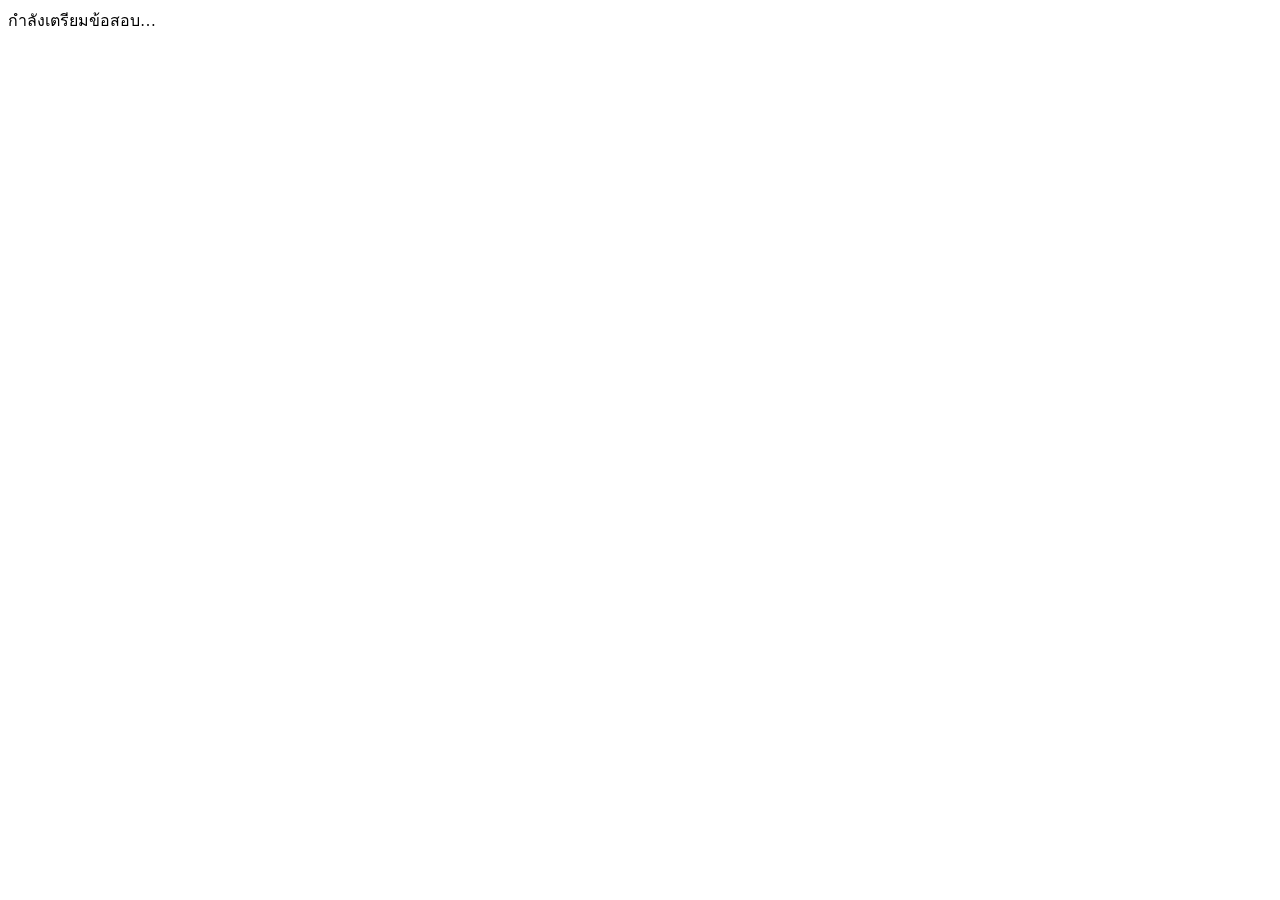
==== sp-review-2026/index.html @ 9bc3b145 "Add standalone S&P review site: index.html" ====
<!doctype html><html lang="th"><head><meta charset="utf-8"><meta name="viewport" content="width=device-width,initial-scale=1,viewport-fit=cover"><meta name="theme-color" content="#f8f6ef"><meta name="description" content="แบบฝึกหัด Sensation & Perception 60 ข้อ สองชุด พร้อมเฉลยเชิงกลไกและกราฟวิเคราะห์การเรียนรู้ บันทึกส่วนตัวในเครื่อง"><title>S&P Review · ฝึกคิดให้เห็นภาพ</title><link rel="stylesheet" href="./styles.css"></head><body><div id="app"><div class="boot">กำลังเตรียมข้อสอบ…</div></div><script src="./app.js" defer></script></body></html>
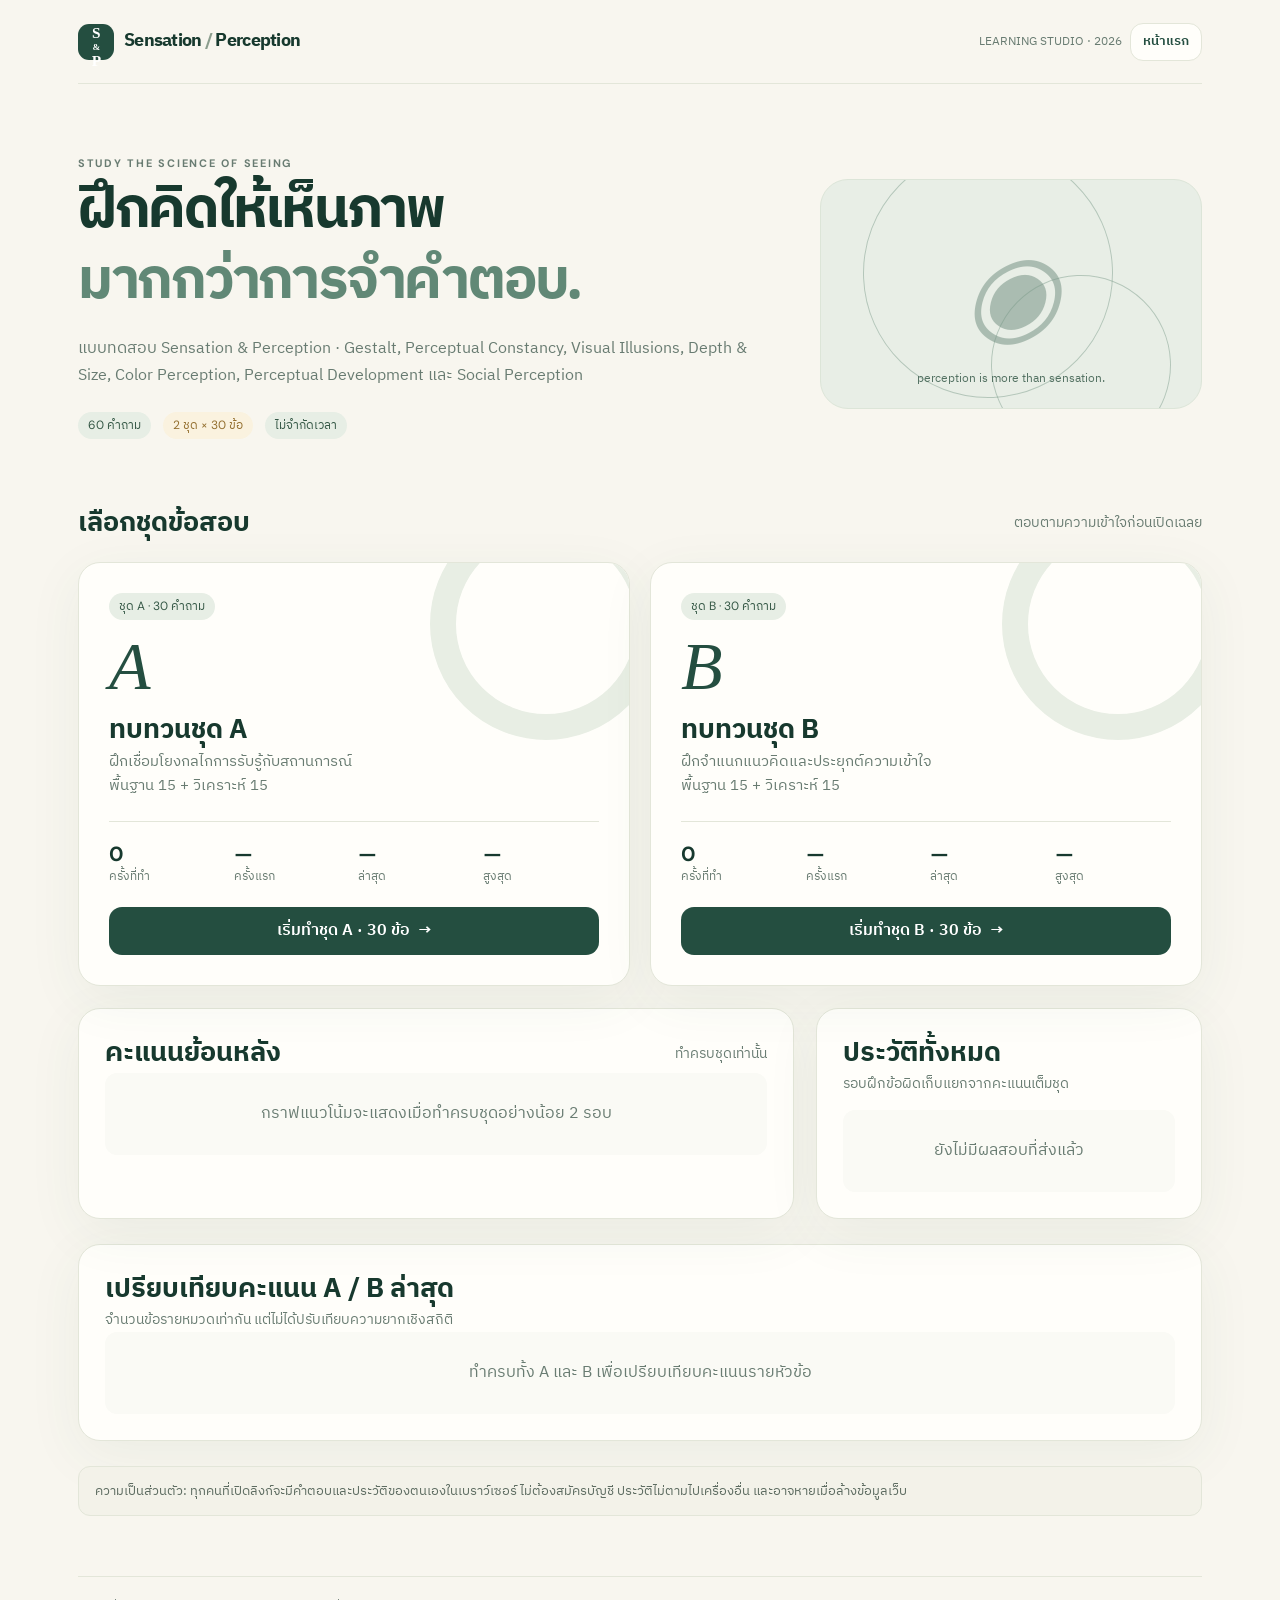
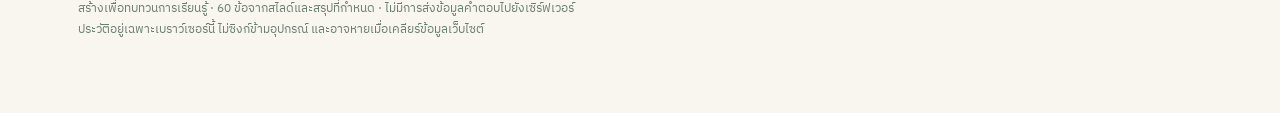
==== commit 9e215029: "Improve source-linked visual exam: index.html" ====
--- a/sp-review-2026/index.html
+++ b/sp-review-2026/index.html
@@ -1 +1 @@
-<!doctype html><html lang="th"><head><meta charset="utf-8"><meta name="viewport" content="width=device-width,initial-scale=1,viewport-fit=cover"><meta name="theme-color" content="#f8f6ef"><meta name="description" content="แบบฝึกหัด Sensation & Perception 60 ข้อ สองชุด พร้อมเฉลยเชิงกลไกและกราฟวิเคราะห์การเรียนรู้ บันทึกส่วนตัวในเครื่อง"><title>S&P Review · ฝึกคิดให้เห็นภาพ</title><link rel="stylesheet" href="./styles.css"></head><body><div id="app"><div class="boot">กำลังเตรียมข้อสอบ…</div></div><script src="./app.js" defer></script></body></html>+<!doctype html><html lang="th"><head><meta charset="utf-8"><meta name="viewport" content="width=device-width,initial-scale=1,viewport-fit=cover"><meta name="theme-color" content="#f8f6ef"><meta name="description" content="แบบฝึกหัด Sensation & Perception 60 ข้อ สองชุด พร้อมเฉลยเชิงกลไกและกราฟวิเคราะห์การเรียนรู้ บันทึกส่วนตัวในเครื่อง"><title>S&P Review · ฝึกคิดให้เห็นภาพ</title><link rel="stylesheet" href="./styles.css"></head><body><div id="app"><div class="boot">กำลังเตรียมข้อสอบ…</div></div><script src="./illustrations.js" defer></script><script src="./app.js" defer></script></body></html>
--- a/sp-review-2026/styles.css
+++ b/sp-review-2026/styles.css
@@ -0,0 +1,25 @@
+@import url('https://fonts.googleapis.com/css2?family=IBM+Plex+Sans+Thai:wght@400;500;600;700&family=DM+Sans:wght@400;500;600;700&display=swap');
+:root{--bg:#f8f6ef;--paper:#fffefa;--primary:#244e40;--deep:#17392e;--muted:#697c72;--mint:#ebf2e9;--soft:#f3f2e9;--border:#e3e6d9;--gold:#ca9b48;--red:#b55755;--blue:#6b8dab;--shadow:0 14px 55px #35594710;--radius:22px;--sans:'IBM Plex Sans Thai','Noto Sans Thai',Tahoma,sans-serif}
+*{box-sizing:border-box}html{font-size:16px;scroll-behavior:smooth}body{margin:0;color:#293c33;background:var(--bg);font-family:var(--sans);line-height:1.65}button,input{font:inherit}button{cursor:pointer}button:disabled{cursor:not-allowed;opacity:.44}button:focus-visible,[tabindex]:focus-visible{outline:3px solid #b3a063;outline-offset:3px}h1,h2,h3,p{margin:0}h1{font-size:clamp(1.85rem,4.4vw,3.6rem);line-height:1.25;letter-spacing:-.04em;color:var(--deep)}h2{font-size:clamp(1.2rem,2.6vw,1.7rem);line-height:1.4;color:var(--deep)}h3{font-size:1.03rem;color:var(--deep)}.serif{font-family:Georgia,serif}.num{font-family:'DM Sans',system-ui,sans-serif;font-variant-numeric:tabular-nums}.muted{color:var(--muted)}.subtle{font-size:.86rem;color:var(--muted)}.kicker{text-transform:uppercase;letter-spacing:.16em;font:bold .68rem 'DM Sans',sans-serif;color:var(--muted)}.shell{max-width:1180px;margin:auto;padding:0 28px 72px}.top{height:84px;display:flex;justify-content:space-between;align-items:center;gap:18px;border-bottom:1px solid var(--border)}.brand{display:flex;align-items:center;gap:10px;font-size:1.12rem;font-weight:700;color:var(--deep);letter-spacing:-.04em}.mark{background:var(--primary);color:white;width:36px;height:36px;display:grid;place-items:center;border-radius:11px;font:700 .96rem Georgia}.top-right{display:flex;gap:8px;align-items:center}.top-tiny{font-size:.76rem;color:var(--muted)}.btn{display:inline-flex;align-items:center;justify-content:center;gap:8px;border-radius:13px;border:1px solid transparent;min-height:44px;padding:10px 17px;background:var(--primary);color:white;font-weight:600;transition:transform .15s,background .15s;text-align:center;white-space:normal}.btn:hover:not(:disabled){transform:translateY(-1px);background:var(--deep)}.btn.secondary{background:var(--paper);color:var(--primary);border-color:var(--border)}.btn.secondary:hover{background:#edf1e8}.btn.soft{background:#e6eee6;color:var(--deep)}.btn.ghost{background:transparent;color:var(--primary)}.btn.danger{background:#fff0ed;color:#9d4948;border:1px solid #eccac4}.btn.sm{min-height:38px;font-size:.83rem;padding:6px 12px}.btn.full{width:100%}.row{display:flex;align-items:center;gap:12px}.between{justify-content:space-between}.wrap{flex-wrap:wrap}.stack{display:flex;flex-direction:column;gap:16px}.hero{display:grid;grid-template-columns:1.3fr .7fr;gap:32px;padding:66px 0 34px;align-items:center}.hero-desc{font-size:1.03rem;color:var(--muted);max-width:690px;margin-top:18px}.hero-art{min-height:230px;background:#e8eee6;border:1px solid #dce5d8;border-radius:28px;position:relative;overflow:hidden;display:flex;align-items:center;justify-content:center}.orb{position:absolute;border:1px solid #78988877;border-radius:100%;width:250px;height:250px;transform:rotate(-24deg);left:42px;top:-32px}.orb:nth-child(2){width:180px;height:180px;left:170px;top:95px}.hero-glyph{font:italic 110px Georgia,serif;color:#27534152;line-height:1}.hero-quote{position:absolute;bottom:19px;font-size:.77rem;color:#537162}.section-head{margin:32px 0 19px}.cards{display:grid;grid-template-columns:repeat(2,minmax(0,1fr));gap:20px}.card{background:var(--paper);border:1px solid var(--border);border-radius:var(--radius);padding:26px;box-shadow:var(--shadow)}.set-card{position:relative;overflow:hidden;padding:30px}.set-card:before{content:'';position:absolute;right:-33px;top:-55px;width:180px;height:180px;border-radius:100%;border:26px solid #e8eee4}.set-letter{font:italic 68px Georgia,serif;color:var(--primary);line-height:1;margin:12px 0}.set-card p{color:var(--muted);font-size:.91rem}.stats{display:grid;grid-template-columns:repeat(4,minmax(0,1fr));gap:8px;margin:23px 0 20px;border-top:1px solid var(--border);padding-top:19px}.stat>div:first-child{font:700 1.28rem 'DM Sans',system-ui,sans-serif;color:var(--deep)}.stat>div:last-child{font-size:.75rem;color:var(--muted)}.tag{display:inline-flex;align-items:center;border-radius:30px;background:#e7eee5;padding:4px 10px;font:.75rem 'DM Sans',var(--sans);color:#355846}.tag.gold{background:#faf2df;color:#936f2f}.split-section{display:grid;grid-template-columns:1.3fr .7fr;gap:22px;margin-top:22px}.history{display:flex;flex-direction:column;gap:10px}.history-item{display:flex;align-items:center;justify-content:space-between;gap:10px;background:#fafaf4;border:1px solid var(--border);border-radius:12px;padding:12px 14px;text-align:left;width:100%;color:inherit}.history-item:hover{background:var(--mint)}.history-item .score{font-weight:700;color:var(--primary)}.dot{display:inline-block;width:9px;height:9px;border-radius:100%;background:var(--primary);margin-right:7px}.dot.b{background:#9d8057}.notice{font-size:.84rem;background:var(--soft);border:1px solid var(--border);padding:13px 16px;border-radius:12px;color:#5d6c61}.resume{margin-top:18px;background:#e8f0e7;border:1px solid #c4d8c8;border-radius:17px;padding:18px;display:flex;justify-content:space-between;align-items:center;gap:15px}.progress{height:8px;background:#e4e9df;border-radius:30px;overflow:hidden}.progress>div{height:100%;background:#4d8d72;transition:width .2s}.quiz-head{margin:32px 0 24px;display:flex;align-items:flex-start;gap:16px;justify-content:space-between}.quiz-layout{display:grid;grid-template-columns:minmax(0,1fr) 288px;gap:20px;align-items:start}.q-card{padding:30px}.question-num{font:.77rem 'DM Sans',sans-serif;color:var(--muted);letter-spacing:.11em;text-transform:uppercase}.question{font-size:clamp(1.13rem,2.1vw,1.38rem);font-weight:600;color:var(--deep);line-height:1.65;margin:17px 0 24px}.answers{display:grid;gap:11px}.answer{width:100%;display:flex;align-items:center;gap:14px;text-align:left;min-height:68px;padding:14px 16px;background:#fffefa;border:1.5px solid #dee4dc;border-radius:15px;color:#293c33;line-height:1.55}.answer:hover{background:#f4f8f2;border-color:#98b5a3}.answer.selected{background:#edf5eb;border-color:#3e8064;box-shadow:inset 0 0 0 1px #3e8064}.answer .letter{flex:none;width:32px;height:32px;border-radius:9px;background:#ecf0e9;display:grid;place-items:center;font-weight:700;color:var(--primary)}.answer.selected .letter{background:var(--primary);color:white}.confidence{background:#f7f7ef;border:1px solid var(--border);border-radius:14px;margin-top:23px;padding:16px}.conf-options{display:flex;gap:7px;flex-wrap:wrap;margin-top:10px}.chip{border:1px solid #dce3d8;background:white;color:#526b5e;border-radius:100px;padding:7px 13px;min-height:39px;font-size:.83rem}.chip.active{background:var(--primary);color:white;border-color:var(--primary)}.q-actions{display:flex;justify-content:space-between;gap:10px;margin-top:24px}.sidebar{position:sticky;top:20px;padding:20px}.sidebar h3{margin-bottom:6px}.q-grid{display:grid;grid-template-columns:repeat(6,minmax(0,1fr));gap:7px;margin:20px 0}.q-nav{height:39px;min-width:0;border-radius:9px;border:1px solid #dce3d8;background:#fafaf5;color:var(--muted);position:relative;font:.8rem 'DM Sans',sans-serif}.q-nav.done{background:#dbeae0;border-color:#b5d0bd;color:#215740}.q-nav.current{box-shadow:inset 0 0 0 2px #275b49;border-color:#275b49;color:#17392e}.q-nav .small-mark{position:absolute;top:-5px;right:-4px;background:#d3a451;color:white;border-radius:10px;font-size:9px;min-width:13px;height:13px;line-height:13px}.legend{display:flex;flex-wrap:wrap;gap:10px;color:var(--muted);font-size:.72rem}.legend span:before{content:'';display:inline-block;width:9px;height:9px;border-radius:3px;background:#dbeae0;margin-right:5px}.legend span:nth-child(2):before{background:#fafaf5;border:1px solid #ccd8cf}.legend span:nth-child(3):before{background:#d3a451}.banner{padding:10px 15px;background:#fff5dd;border:1px solid #efd8a3;border-radius:10px;color:#805d26;margin-top:14px;font-size:.85rem}.results-hero{text-align:center;padding:34px 24px;background:var(--paper);border:1px solid var(--border);border-radius:var(--radius);margin-top:26px}.big-score{font:700 clamp(3.7rem,10vw,6rem) 'DM Sans',sans-serif;color:var(--primary);line-height:1.2;margin:10px 0}.big-score small{font-size:.3em;color:var(--muted)}.result-meta{display:flex;gap:20px;align-items:center;justify-content:center;flex-wrap:wrap;color:var(--muted);font-size:.91rem}.section{margin-top:25px}.result-grid{display:grid;grid-template-columns:repeat(2,minmax(0,1fr));gap:18px}.bar-row{margin-top:14px}.bar-line{display:flex;justify-content:space-between;gap:7px;font-size:.84rem;line-height:1.5;margin-bottom:7px}.bar-line strong{font:600 .81rem 'DM Sans',sans-serif;white-space:nowrap;color:var(--deep)}.bar{height:12px;background:#eff0e9;border-radius:20px;overflow:hidden}.bar .fill{height:100%;background:#648a72}.bar .fill.alt{background:#9d8664}.bar .fill.bad{background:#bf8277}.stack-bar{display:flex;height:22px;overflow:hidden;border-radius:7px;background:#efefea;margin:17px 0}.stack-bar span{height:100%}.key{display:flex;flex-wrap:wrap;gap:7px 18px;font-size:.76rem;color:var(--muted)}.key i{display:inline-block;width:9px;height:9px;margin-right:5px;border-radius:2px}.trend{width:100%;height:180px;display:block;overflow:visible}.recommendation{border-left:3px solid #c1a065;padding:10px 15px;background:#faf8ef;border-radius:0 10px 10px 0;margin-top:12px}.recommendation strong{color:var(--deep)}.review-filter{display:flex;gap:8px;flex-wrap:wrap}.review-card{padding:22px;margin-top:14px}.review-card.ok{border-left:4px solid #729b7d}.review-card.no{border-left:4px solid #bc786b}.option-review{padding:10px 13px;margin-top:6px;border:1px solid var(--border);border-radius:9px;font-size:.89rem}.option-review.good{background:#e9f2e8;border-color:#b8d6bf}.option-review.bad{background:#fff0ea;border-color:#eac3b9}.source-label{font-size:.76rem;color:var(--muted);margin-top:12px}.empty{padding:28px;color:var(--muted);text-align:center;background:#fafaf5;border-radius:12px}.footer{margin-top:60px;border-top:1px solid var(--border);padding-top:22px;color:var(--muted);font-size:.78rem}.save-warning{position:fixed;bottom:15px;left:50%;transform:translateX(-50%);max-width:96vw;background:#714a2b;color:#fff;padding:12px 18px;border-radius:10px;z-index:30;box-shadow:var(--shadow);font-size:.82rem}.figure-media{margin:12px 0 24px;border-radius:16px;background:#f5f5ee;border:1px solid var(--border);padding:12px}.figure-media img{display:block;width:100%;height:auto;max-height:420px;object-fit:contain;border-radius:10px;background:#fff}.figure-media figcaption{margin-top:10px}.ext-link{display:inline-flex;align-items:center;gap:6px;font-size:.82rem;color:var(--primary);text-decoration:underline;text-underline-offset:2px}.image-note{margin-top:6px;line-height:1.5}.diagram{margin:12px auto 24px;border-radius:14px;background:#f5f5ee;border:1px solid var(--border);padding:12px;max-width:430px}.diagram svg{display:block;max-width:100%;height:auto;margin:auto}.boot{padding:15vh;text-align:center;color:var(--muted)}.link{border:0;padding:0;background:none;color:var(--primary);text-decoration:underline}.center{text-align:center}.pill{font-size:.78rem;padding:4px 10px;background:var(--mint);border-radius:50px;color:var(--primary)}
+@media(max-width:900px){.hero{grid-template-columns:1fr}.hero-art{display:none}.quiz-layout{grid-template-columns:1fr}.sidebar{position:static;order:0}.q-grid{grid-template-columns:repeat(10,minmax(0,1fr))}.split-section{grid-template-columns:1fr}.hero{padding-top:48px}.result-grid{grid-template-columns:1fr}}
+@media(max-width:620px){html{font-size:15px}.shell{padding:0 16px 52px}.top{height:67px}.top-tiny{display:none}.hero{padding-top:40px}.cards{grid-template-columns:1fr}.set-card,.card{padding:20px}.stats{gap:5px}.stat>div:first-child{font-size:1.1rem}.stat>div:last-child{font-size:.69rem}.quiz-head{flex-wrap:wrap;margin:23px 0 13px}.quiz-head>div:last-child{width:100%;justify-content:space-between}.q-card{padding:19px}.question{font-size:1.08rem}.answer{padding:12px;min-height:60px}.answer .letter{width:29px;height:29px}.sidebar{padding:18px}.q-grid{grid-template-columns:repeat(6,minmax(0,1fr));gap:6px}.q-actions{gap:8px}.q-actions .btn{padding:9px 12px;font-size:.88rem}.resume{flex-direction:column;align-items:stretch}.top-right .btn{font-size:.78rem}.result-meta{gap:8px 16px}.review-card{padding:17px}.figure-media img{max-height:280px}}
+@media(prefers-reduced-motion:reduce){*,*:before,*:after{transition:none!important;scroll-behavior:auto!important}}
+
+/* Source-linked visual stimuli: original artwork when available, local SVG diagrams as graceful fallback. */
+.image-stage{position:relative;display:grid;place-items:center;min-height:175px;border:1px solid #e7e9dd;border-radius:12px;overflow:hidden;background:#fffefa}
+.image-stage .local-vector{width:100%;max-height:380px;height:auto;display:block;aspect-ratio:560 / 300}
+.image-stage .online-figure{display:none;width:100%;max-height:380px;object-fit:contain;border-radius:9px}
+.image-stage.remote-ready .online-figure{display:block}
+.image-stage.remote-ready .local-vector{display:none}
+.figure-media{max-width:670px;margin:14px auto 25px;padding:12px}
+.figure-media figcaption{display:flex;flex-wrap:wrap;justify-content:space-between;gap:6px 16px;align-items:start}
+.figure-media .image-note{width:100%;font-size:.74rem}
+.figure-media .media-credit{font-size:.76rem}
+.media-zoom{position:absolute;right:10px;bottom:10px;z-index:1;padding:5px 10px;border:1px solid #dde8dc;border-radius:10px;background:#fffefaeb;color:#244b3d;font-size:.8rem;font-weight:600}
+.media-zoom:hover{background:#e7f0e5}
+.image-dialog{width:min(94vw,920px);max-height:90dvh;border:1px solid #dce7dc;border-radius:18px;box-shadow:0 18px 65px #0b261c44;padding:18px;background:#fffefa;color:#244b3d}
+.image-dialog::backdrop{background:#082820a8}
+.image-dialog .zoom-head{display:flex;justify-content:space-between;align-items:center;gap:15px;margin-bottom:12px}
+.image-dialog .zoom-body svg{width:100%;max-height:70dvh;height:auto}
+.image-dialog .zoom-body{display:grid;place-items:center}
+@media(max-width:620px){.figure-media{padding:8px;margin:10px auto 20px}.image-stage{min-height:145px}.image-stage .local-vector{max-height:300px}.image-dialog{padding:12px}}
